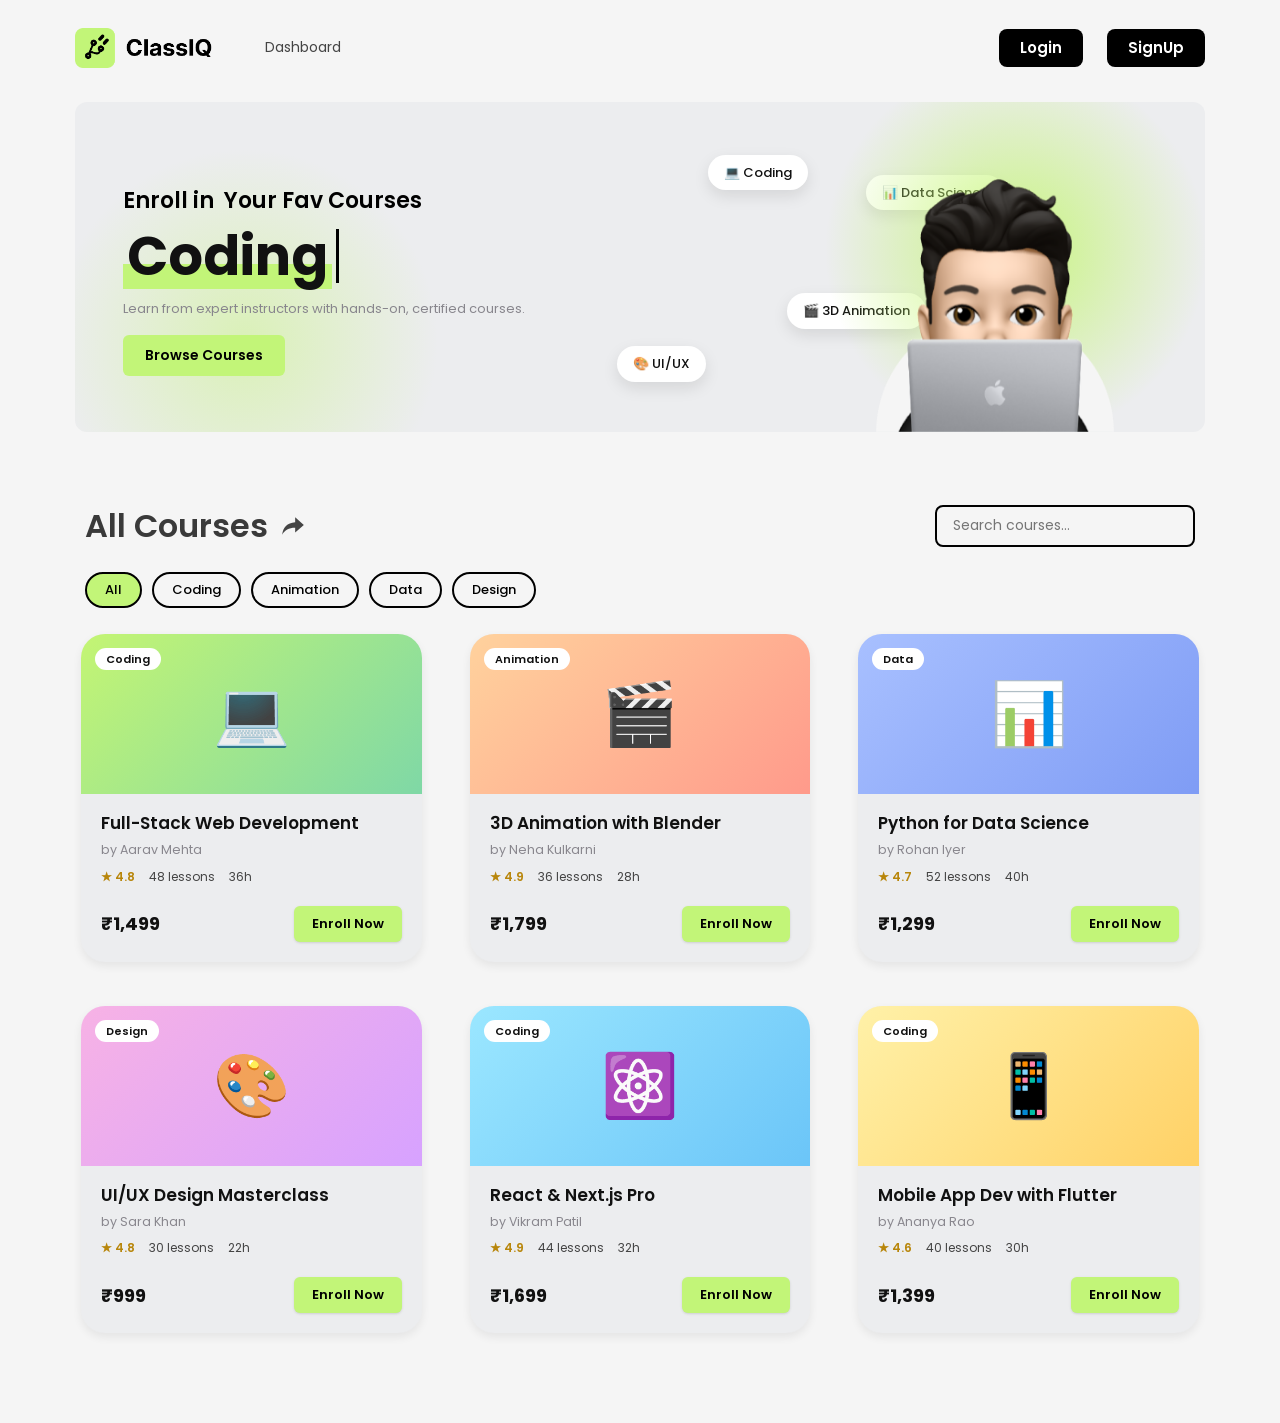
==== dashboard.html @ d876b80f "Initial commit" ====
<!DOCTYPE html>
<html lang="en">
<head>
  <meta charset="UTF-8">
  <meta name="viewport" content="width=device-width, initial-scale=1.0">
  <title>Dashboard - ClassIQ</title>
  <meta name="description" content="Online courses, interactive learning tools, all-in-one solution, flexible learning, interactive community">
  <meta name="keywords" content="ClassIQ, ClassIQ app, ClassIQ Business, ClassIQ Business app, ClassIQ Business app download, ClassIQ Business app download for android, ClassIQ Business app download for ios, ClassIQ Business app download for pc, ClassIQ Business app download for windows, ClassIQ Business app download for mac, ClassIQ Business app download for linux, Teach on ClassIQ, teaching tools, online learning, interactive learning, flexible learning, interactive community, online courses, online classes, online education, online learning platform, online learning app, online learning software, online learning tools, online learning resources, online learning management system, online learning management software">
  <meta name="author" content="ClassIQ Business">
  <link rel="preconnect" href="https://fonts.googleapis.com">
  <link href="https://fonts.googleapis.com/css2?family=Poppins:wght@300;400;500;600;700&display=swap" rel="stylesheet">
  <link rel="stylesheet" href="css/style.css">
  <link rel="stylesheet" href="css/dashboard.css">
</head>
<body>
<!-- Header -->
<header class="site-header">
  <div class="container nav">
    <div class="nav-left">
      <a href="index.html" class="brand">
        <span class="brand-icon">
            <img src="assets/logo-CSs2XfzI.png" alt="ClassIQ - Empower Your Learning Journey" data-fallback>
          </span>
      </a>
      <a href="dashboard.html" class="nav-link">Dashboard</a>
    </div>
    <div class="nav-right" id="navRight">
      <a href="login.html" class="btn btn-dark">Login</a>
      <a href="signup.html" class="btn btn-dark">SignUp</a>
    </div>
  </div>
</header>
<!-- Header End -->

<main class="container">
  <!-- Banner -->
  <section class="banner">
    <div class="banner-text">
      <p class="welcome" id="welcome"></p>
      <h2>Enroll in&nbsp; Your Fav Courses</h2>
      <div class="typed-line" aria-live="polite">
        <span class="typed" id="typed"></span><span class="caret"></span>
      </div>
      <p class="banner-sub">Learn from expert instructors with hands-on, certified courses.</p>
      <a href="#courses" class="btn btn-lime banner-btn">Browse Courses</a>
    </div>

    <div class="chips" aria-hidden="true">
      <span class="chip c1">💻 Coding</span>
      <span class="chip c2">🎬 3D Animation</span>
      <span class="chip c3">🎨 UI/UX</span>
      <span class="chip c4">📊 Data Science</span>
    </div>

    <div class="banner-art">
      <img src="assets/avatar-with-laptop.png" alt="Student with a laptop" data-fallback>
    </div>
  </section>
  <!-- Banner End -->

  <!-- Courses -->
  <section class="all-courses" id="courses">
    <div class="courses-head">
      <h2>All Courses
        <svg width="26" height="26" viewBox="0 0 24 24" fill="#444"><path d="M14 4l8 7-8 7v-4.500C8 13.500 4.500 15.500 2 20c.8-6.500 4.500-11 12-11.500z"/></svg>
      </h2>
      <div class="tools">
        <input type="search" id="search" placeholder="Search courses…" aria-label="Search courses">
      </div>
    </div>

    <div class="filters" id="filters" role="tablist"></div>
    <div class="grid" id="grid"></div>
    <p class="empty" id="empty" hidden>No courses found. Try a different search.</p>
  </section>
    <!-- Courses End -->

</main>

<div class="toast" id="toast"></div>
<script src="js/script.js"></script>
<script src="js/dashboard.js"></script>
</body>
</html>
---- css/style.css ----
:root {
  --bg: #f5f5f5;
  --card: #ecedef;
  --lime: #c2f578;
  --ink: #000;
  --muted: #88868d;
  --error: #d93025;
  --tw-text-opacity: 1;
}
* {
  box-sizing: border-box;
  margin: 0;
  padding: 0;
}
*::selection {
    --tw-bg-opacity: 1;
    background-color: rgb(194 245 120 / var(--tw-bg-opacity));
    color: rgb(0 0 0 / var(--tw-text-opacity));
}
html {
  scroll-behavior: smooth;
}
body {
  font-family: "Poppins", sans-serif;
  background: var(--bg);
  color: #111;
  line-height: 1.5;
  overflow-x: hidden;
}
a {
  color: inherit;
  text-decoration: none;
}
img {
  max-width: 100%;
  display: block;
}
.container {
  width: min(1130px, 100% - 64px);
  margin-inline: auto;
}

/* ---------- Header ---------- */
.site-header {
  padding: 28px 0;
}
.nav {
  display: flex;
  align-items: center;
  justify-content: space-between;
}
.nav-left {
  display: flex;
  align-items: center;
  gap: 52px;
}
.brand {
  display: flex;
  align-items: center;
  gap: 12px;
  font-weight: 600;
  font-size: 22px;
  width: 137.95px;
}
.brand-icon {
  display: grid;
  place-items: center;
}
.nav-link {
  font-size: 14px;
  color: #444;
}
.nav-link:hover {
  color: #000;
}
.nav-right {
  display: flex;
  gap: 24px;
}
.btn {
  display: inline-flex;
  align-items: center;
  justify-content: center;
  gap: 10px;
  border: 0;
  cursor: pointer;
  font-family: inherit;
  font-weight: 600;
  transition: transform 0.15s, box-shadow 0.15s, filter 0.15s;
}
.btn:hover {
  transform: translateY(-2px);
  filter: brightness(0.97);
}
.btn-dark {
  background: #000;
  color: #fff;
  border-radius: 8px;
  padding: 8px 21px;
  font-size: 15px;
}
.btn-lime {
  background: var(--lime);
  color: #000;
  border-radius: 6px;
}

/* ---------- Hero ---------- */
.hero {
  position: relative;
  display: grid;
  grid-template-columns: 1.1fr 0.9fr;
  align-items: center;
  min-height: 620px;
}
.hero h1 {
  font-size: clamp(38px, 5vw, 3.75rem);
  font-weight: 300;
  line-height: 1.25;
  color: #0b0b0b;
}
.hero h1 strong {
  font-weight: 700;
  position: relative;
  display: inline-block;
}
.hero h1 strong .highlight-underline {
    width: 232.13px;
    position: absolute;
    bottom: -4px;
}
.hero h1 strong svg {
  position: absolute;
  left: 0;
  bottom: -6px;
  width: 100%;
  height: 12px;
}
.hero p {
    font-size: .875rem;
    line-height: 1.25rem;
  color: var(--muted);
  max-width: 540px;
  margin: 26px 0 24px;
}
.explore-cources{
  padding-top: .625rem;
  padding-bottom: .625rem;
  padding-left: .75rem;
  padding-right: .75rem;
  font-size: .875rem;
  line-height: 1.25rem;
}
.hero .btn-lime {
  padding-top: .625rem;
  padding-bottom: .625rem;
  padding-left: .75rem;
  padding-right: .75rem;
}
.hero-art {
  position: relative;
  justify-self: end;
  max-width: 470px;
  margin-right: calc(-1 * min(100px, var(--gutter)));
}
.hero__doodle {
  position: absolute;
  z-index: 1;
  color: #222;
}
.hero-art::before {
  content: "";
  position: absolute;
  inset: 40px 0 0 0;
  background: radial-gradient(
    circle at 45% 40%,
    rgba(196, 245, 115, 0.85),
    rgba(196, 245, 115, 0) 65%
  );
  z-index: 0;
}
.hero-art img {
  position: relative;
  z-index: 1;
  height: 100%;
  object-fit: contain;
  object-position: bottom;
}
.doodle {
  position: absolute;
  z-index: 1;
  color: #222;
}
.doodle.d1 {
  left: 6%;
  top: 12%;
}
.doodle.d2 {
  right: 6%;
  top: 8%;
}

/* ---------- Trusted ---------- */
.section-title {
  text-align: center;
  font-size: 21px;
  font-weight: 400;
  letter-spacing: 0.4px;
  color: #333;
}
.section-title strong {
  font-weight: 700;
  color: #000;
}
.trusted {
  margin-top: 60px;
}
.logos {
  display: flex;
  justify-content: space-between;
  align-items: center;
  margin-top: 34px;
  opacity: 0.55;
  filter: grayscale(1);
}
.logos span {
  font-size: 38px;
  font-weight: 600;
  color: #555;
  letter-spacing: -1px;
}
.logos .l-google {
  font-weight: 500;
}
.logos .l-netflix {
  font-weight: 800;
  letter-spacing: 1px;
  font-family: "Poppins", sans-serif;
  transform: scaleY(1.15);
}
.logos .l-airbnb {
  font-size: 32px;
  font-weight: 500;
}
.logos .l-amazon {
  font-size: 36px;
}
.logos .l-fb {
  font-weight: 700;
  letter-spacing: -2px;
}

/* ---------- Courses ---------- */
.courses {
  margin-top: 100px;
}
.course-grid {
  display: grid;
  grid-template-columns: repeat(3, 1fr);
  gap: 72px 72px;
  margin-top: 130px;
}
.course-card {
  background: var(--card);
  border-radius: .5rem;
  height: 228px;
  display: flex;
  width: 18rem;
  flex-direction: column;
  border-style: solid;
  border-color: #e5e7eb;
  align-items: center;
  border-width: 1px;
  justify-content: center;
  gap: 12px;
  transition: transform 0.2s, box-shadow 0.2s;
}
.course-card:hover {
  transform: translateY(-6px);
  box-shadow: 0 12px 24px rgba(0, 0, 0, 0.12);
}
.course-icon {
  width: 56px;
  height: 56px;
  background: #f2f2f2;
  border-radius: 999px;
  display: grid;
  place-items: center;
}
.course-icon svg{
    font-size: 1.125rem;
    line-height: 1.75rem;
}
.course-card h3 {
  font-size: 16px;
  font-weight: 500;
  color: #222;
}
.course-card .btn {
  padding-top: .625rem;
  padding-bottom: .625rem;
  padding-left: 1rem;
  padding-right: 1rem;
  font-size: .75rem;
  line-height: 1rem;
  font-weight: 500;
  border-radius: 5px;
      box-shadow: 0 0 #000000, 0 0 #000000, 0 1px 3px 0 rgb(0 0 0 / .1), 0 1px 2px -1px rgb(0 0 0 / .1);
}

/* ---------- All in one ---------- */
.allinone {
  display: grid;
  grid-template-columns: 1fr 1fr;
  align-items: center;
  gap: 80px;
  margin-top: 190px;
}
.allinone-img {
  background: var(--card);
  border-radius: 8px 8px 0 0;
  height: 404px;
  display: flex;
  align-items: flex-end;
  justify-content: center;
  overflow: hidden;
}
.allinone-img img {
  height: 88%;
  object-fit: contain;
}
.allinone h2 {
  font-size: 28px;
  font-weight: 600;
  color: #2b2b2b;
  margin-bottom: 6px;
}
.features {
  list-style: none;
  display: grid;
  gap: 6px;
}
.features li {
  display: flex;
  align-items: center;
  gap: 10px;
  font-size: 19px;
  color: #333;
}
.join-btn {
  margin-top: 28px;
    padding-left: 1.25rem;
    padding-right: 1.25rem;
    padding-top: .625rem;
    padding-bottom: .625rem;
  font-size: 19px;
    border-radius: .5rem;
}
.f-icon {
  width: 25px;
  height: 44px;
  border-radius: 8px;
  display: grid;
  place-items: center;
}
.allinone .btn-lime {
  margin-top: 28px;
    padding-left: 1.25rem;
    padding-right: 1.25rem;
    padding-top: .625rem;
    padding-bottom: .625rem;
  font-size: 19px;
    border-radius: .5rem;
}

/* ---------- Footer ---------- */
.site-footer {
  margin-top: 300px;
  padding-bottom: 30px;
}
.footer-top {
  display: flex;
  justify-content: space-between;
  gap: 40px;
  flex-wrap: wrap;
}
.footer-left .brand {
  font-size: 18px;
}
.footer-left .brand-icon {
  width: 124px;
}
.footer-left h4 {
    font-size: .875rem;
    line-height: 1.25rem;
  font-weight: 600;
  margin-top: 14px;
}
.footer-left p {
font-size: .75rem;
line-height: 1rem;
  color: var(--muted);
  margin-top: 4px;
}

.sub-form {
  margin-top: 1.25rem;
  background: #fff;
  border-radius: 8px;
    padding: .5rem;
  display: flex;
  align-items: center;
    width: 404px;
  max-width: 100%;
}
.sub-form input {
  flex: 1;
  border: 0;
  outline: 0;
  font-family: inherit;
  font-size: .8125rem;
  padding: .5rem;
  background: transparent;
  min-width: 0;
}
.sub-form .btn {
    padding-top: .75rem;
    padding-bottom: .75rem;
        padding-left: 1rem;
    padding-right: 1rem;
    font-size: .75rem;
    line-height: 1rem;
  font-weight: 600;
  border-radius: 5px;
}
.sub-msg {
  font-size: 11px;
  margin-top: 6px;
  min-height: 16px;
}
.footer-cols {
  display: flex;
  gap: 110px;
}
.footer-cols h3 {
  font-size: 16px;
  font-weight: 600;
  margin-bottom: 10px;
}
.footer-cols a {
  display: block;
font-size: .875rem;
    line-height: 1.25rem;
  color: #333;
  margin-bottom: 10px;
}
.footer-cols a:hover {
  text-decoration: underline;
}
.footer-bottom {
  margin-top: 56px;
  padding-top: 30px;
  border-top: 1px solid #e3e3e3;
  display: flex;
  justify-content: space-between;
  align-items: center;
  font-size: 11.5px;
  color: #444;
}
.social {
  display: flex;
  gap: 12px;
}
.social a {
  width: 28px;
  height: 28px;
  background: var(--lime);
  border-radius: 3px;
  display: grid;
  place-items: center;
}

/* ---------- Auth pages ---------- */
.auth-wrap {
  display: flex;
  justify-content: center;
  padding: 140px 20px 80px;
}
.auth-card {
  background: var(--card);
  width: min(554px, 100%);
  padding: 40px 60px 40px 60px;
  border-radius: 1rem;
}
.auth-card h1 {
  text-align: center;
  font-size: 30px;
  font-weight: 600;
  margin-bottom: 40px;
}
.field {
  margin-bottom: 22px;
}
.field input {
  width: 100%;
  height: 56px;
  background: transparent;
  border: 2px solid #000;
  border-radius: 8px;
  padding: 0 20px;
  font-family: inherit;
  font-size: 20px;
  font-weight: 500;
  color: #000;
  outline: 0;
  transition: box-shadow 0.15s, border-color 0.15s;
}
.field input::placeholder {
  color: #000;
  opacity: 1;
}
.field input:focus {
  box-shadow: 0 0 0 3px rgba(196, 245, 115, 0.9);
}
.field.invalid input {
  border-color: var(--error);
}
.field .err {
  display: block;
  color: var(--error);
  font-size: 12.5px;
  margin: 5px 0 0 6px;
  min-height: 0;
}
.pw-wrap {
  position: relative;
}
.pw-toggle {
  position: absolute;
  right: 16px;
  top: 50%;
  transform: translateY(-50%);
  background: none;
  border: 0;
  cursor: pointer;
  font-size: 12px;
  font-weight: 600;
  font-family: inherit;
  color: #333;
}
.auth-card .submit {
  width: 100%;
  height: 56px;
  margin-top: 34px;
  font-size: 20px;
  font-weight: 500;
  border-radius: 8px;
}
.auth-card .switch {
  text-align: center;
  font-size: 20px;
  font-weight: 500;
  margin-top: 20px;
}
.auth-card .switch a {
  text-decoration: underline;
}
.form-msg {
  text-align: center;
  margin-top: 18px;
  font-size: 14px;
  font-weight: 500;
  min-height: 20px;
}
.ok {
  color: #2e7d32;
}
.bad {
  color: var(--error);
}

/* ---------- Toast ---------- */
.toast {
  position: fixed;
  bottom: 28px;
  left: 50%;
  transform: translate(-50%, 40px);
  background: #000;
  color: #fff;
  padding: 12px 22px;
  border-radius: 8px;
  font-size: 14px;
  opacity: 0;
  pointer-events: none;
  transition: 0.3s;
  z-index: 99;
}
.toast.show {
  opacity: 1;
  transform: translate(-50%, 0);
}

/* ---------- Animations ---------- */
@keyframes fadeUp {
  from {
    opacity: 0;
    transform: translateY(34px);
  }
  to {
    opacity: 1;
    transform: none;
  }
}
@keyframes fadeDown {
  from {
    opacity: 0;
    transform: translateY(-24px);
  }
  to {
    opacity: 1;
    transform: none;
  }
}
@keyframes slideInRight {
  from {
    opacity: 0;
    transform: translateX(70px) scale(0.96);
  }
  to {
    opacity: 1;
    transform: none;
  }
}
@keyframes floatY {
  0%,
  100% {
    transform: translateY(0);
  }
  50% {
    transform: translateY(-14px);
  }
}
@keyframes glowPulse {
  0%,
  100% {
    opacity: 0.75;
    transform: scale(1);
  }
  50% {
    opacity: 1;
    transform: scale(1.07);
  }
}
@keyframes drawLine {
  to {
    stroke-dashoffset: 0;
  }
}
@keyframes wiggle {
  0%,
  100% {
    transform: rotate(-8deg);
  }
  50% {
    transform: rotate(10deg) translateY(-4px);
  }
}
@keyframes popIn {
  0% {
    opacity: 0;
    transform: scale(0.85);
  }
  70% {
    transform: scale(1.04);
  }
  100% {
    opacity: 1;
    transform: scale(1);
  }
}
@keyframes shake {
  0%,
  100% {
    transform: translateX(0);
  }
  20% {
    transform: translateX(-7px);
  }
  40% {
    transform: translateX(7px);
  }
  60% {
    transform: translateX(-5px);
  }
  80% {
    transform: translateX(5px);
  }
}
@keyframes blobMove {
  0%,
  100% {
    transform: translate(0, 0) scale(1);
  }
  50% {
    transform: translate(40px, -30px) scale(1.15);
  }
}
@keyframes shine {
  from {
    background-position: -200% 0;
  }
  to {
    background-position: 200% 0;
  }
}

/* page load: home */
.site-header {
  animation: fadeDown 0.7s ease both;
}
.hero h1 {
  animation: fadeUp 0.8s 0.15s ease both;
}
.hero p {
  animation: fadeUp 0.8s 0.35s ease both;
}
.hero-art img {
  animation: slideInRight 1s 0.3s ease both,
    floatY 4.5s 1.4s ease-in-out infinite;
}
.hero-art::before {
  animation: glowPulse 5s ease-in-out infinite;
}
.doodle.d1 {
  animation: wiggle 3.5s ease-in-out infinite;
  transform-origin: center;
}
.doodle.d2 {
  animation: wiggle 4.2s 0.5s ease-in-out infinite;
  transform-origin: center;
}
.hero h1 strong svg path {
  stroke-dasharray: 300;
  stroke-dashoffset: 300;
  animation: drawLine 1s 1.1s ease forwards;
}
.hero .btn-lime,
.allinone .btn-lime {
  background-image: linear-gradient(
    110deg,
    transparent 35%,
    rgba(255, 255, 255, 0.55) 50%,
    transparent 65%
  );
  background-size: 300% 100%;
  background-repeat: no-repeat;
}
.hero .btn-lime:hover,
.allinone .btn-lime:hover {
  animation: shine 0.9s ease;
}
.btn-dark:hover {
  box-shadow: 0 6px 14px rgba(0, 0, 0, 0.25);
}
.brand-icon {
  transition: transform 0.3s;
}
.logos span {
  transition: transform 0.25s, opacity 0.25s;
}
.logos .object-cover:hover {
  transform: translateY(-4px) scale(1.05);
}
.social a {
  transition: transform 0.2s;
}
.social a:hover {
  transform: translateY(-3px) rotate(6deg);
}

/* scroll reveal (class added by script.js) */
.reveal {
  opacity: 0;
}
.reveal.in-view {
  opacity: 1;
  animation: fadeUp 0.8s var(--d, 0s) ease backwards;
}

/* auth pages */
.auth-wrap {
  position: relative;
  overflow: hidden;
}
.loginpage .auth-wrap::before,
.loginpage .auth-wrap::after {
  display: none;
}
.auth-wrap::before,
.auth-wrap::after {
  content: "";
  position: absolute;
  border-radius: 50%;
  filter: blur(70px);
  background: var(--lime);
  opacity: 0.45;
  z-index: 0;
  pointer-events: none;
  animation: blobMove 9s ease-in-out infinite;
}
.auth-wrap::before {
  width: 300px;
  height: 300px;
  left: 12%;
  top: 18%;
}
.auth-wrap::after {
  width: 240px;
  height: 240px;
  right: 12%;
  bottom: 8%;
  animation-delay: -4s;
}
.auth-card {
  position: relative;
  z-index: 1;
  animation: popIn 0.7s ease both;
}
.auth-card > * {
  animation: fadeUp 0.6s ease backwards;
}
.auth-card > *:nth-child(1) {
  animation-delay: 0.25s;
}
.auth-card > *:nth-child(2) {
  animation-delay: 0.33s;
}
.auth-card > *:nth-child(3) {
  animation-delay: 0.41s;
}
.auth-card > *:nth-child(4) {
  animation-delay: 0.49s;
}
.auth-card > *:nth-child(5) {
  animation-delay: 0.57s;
}
.auth-card > *:nth-child(6) {
  animation-delay: 0.65s;
}
.auth-card > *:nth-child(7) {
  animation-delay: 0.73s;
}
.field.shake input {
  animation: shake 0.4s;
}
.field .err:not(:empty) {
  animation: fadeUp 0.3s ease;
}
.form-msg:not(:empty) {
  animation: popIn 0.4s ease;
}
.auth-card .submit:active {
  transform: scale(0.98);
}
.auth-card .switch a {
  transition: letter-spacing 0.2s;
}
.auth-card .switch a:hover {
  letter-spacing: 0.6px;
}
.sub-msg.is-error {
  display: block;
  color: var(--error);
  font-size: 12.5px;
  margin: 5px 0 0 6px;
  min-height: 0;
}
.hero__doodle--curl {
  left: 0px;
  top: 10px;
  width: 38px;
}
.hero__doodle--sprig {
  right: 90px;
  top: -2px;
  width: 30px;
}

@media (prefers-reduced-motion: reduce) {
  *,
  *::before,
  *::after {
    animation: none !important;
    transition: none !important;
  }
  .reveal {
    opacity: 1;
  }
}

/* ---------- Responsive ---------- */
@media (max-width: 900px) {
  .hero,
  .allinone {
    grid-template-columns: 1fr;
  }
  .hero-art {
    height: 420px;
  }
  .course-grid {
    grid-template-columns: 1fr;
    gap: 28px;
    margin-top: 50px;
    justify-items: center;
  }
  .logos {
    flex-wrap: wrap;
    gap: 20px;
    justify-content: center;
  }
  .logos span {
    font-size: 26px;
  }
  .footer-cols {
    gap: 50px;
  }
  .allinone {
    margin-top: 80px;
    gap: 30px;
  }
  .site-footer {
    margin-top: 120px;
  }
  .nav-left {
    gap: 24px;
  }
  .nav-right {
    gap: 10px;
  }
  .auth-wrap {
    padding-top: 70px;
  }
  .auth-card {
    padding: 44px 24px;
  }
  .auth-card .switch {
    font-size: 16px;
  }
}
---- css/dashboard.css ----
/* ClassIQ dashboard (uses variables and keyframes from style.css) */

/* ---------- Banner ---------- */
.banner {
  position: relative;
  background: var(--card);
  border-radius: 12px;
  height: 330px;
  margin-top: 6px;
  overflow: hidden;
  display: flex;
  align-items: center;
  padding: 0 48px;
  animation: fadeUp 0.8s 0.1s ease both;
}
.banner::before {
  content: "";
  position: absolute;
  left: -40px;
  bottom: -120px;
  width: 420px;
  height: 420px;
  border-radius: 50%;
  background: radial-gradient(
    circle,
    rgba(196, 245, 115, 0.45),
    rgba(196, 245, 115, 0) 65%
  );
  animation: glowPulse 6s ease-in-out infinite;
}
.banner-text {
  position: relative;
  z-index: 2;
  max-width: 560px;
}
.welcome {
  font-size: 13px;
  color: #555;
  font-weight: 500;
  margin-bottom: 6px;
  min-height: 20px;
}
.banner h2 {
  font-size: 22px;
  font-weight: 600;
  color: #000;
}
.typed-line {
  margin: 6px 0 10px;
  font-size: clamp(34px, 5vw, 54px);
  font-weight: 700;
  line-height: 1.2;
  min-height: 66px;
  display: flex;
  align-items: center;
  flex-wrap: wrap;
}
.typed {
  background: linear-gradient(transparent 62%, var(--lime) 62%);
  padding: 0 4px;
}
.caret {
  display: inline-block;
  width: 3px;
  height: 1em;
  background: #000;
  margin-left: 4px;
  animation: blink 0.8s steps(1) infinite;
}
@keyframes blink {
  50% {
    opacity: 0;
  }
}
.banner-sub {
  font-size: 13px;
  color: var(--muted);
  margin-bottom: 16px;
}
.banner-btn {
  padding: 10px 22px;
  font-size: 14px;
}

.banner-art {
  position: absolute;
  right: 0;
  bottom: 0;
  height: 100%;
  width: 420px;
  display: flex;
  justify-content: center;
  align-items: flex-end;
  z-index: 1;
}
.banner-art::before {
  content: "";
  position: absolute;
  inset: 0;
  background: radial-gradient(
    circle at 55% 45%,
    rgba(196, 245, 115, 0.9),
    rgba(196, 245, 115, 0) 65%
  );
  animation: glowPulse 5s ease-in-out infinite;
}
.banner-art img {
  position: relative;
  height: 82%;
  object-fit: contain;
  animation: slideInRight 1s 0.3s ease both,
    floatY 4.5s 1.4s ease-in-out infinite;
}

/* floating course chips */
.chips {
  position: absolute;
  inset: 0;
  z-index: 1;
  pointer-events: none;
}
.chip {
  position: absolute;
  background: #fff;
  border-radius: 30px;
  padding: 8px 16px;
  font-size: 13px;
  font-weight: 500;
  box-shadow: 0 6px 16px rgba(0, 0, 0, 0.1);
  animation: floatY 4s ease-in-out infinite, fadeIn 0.8s ease both;
  white-space: nowrap;
}
@keyframes fadeIn {
  from {
    opacity: 0;
  }
  to {
    opacity: 1;
  }
}
.chip.c1 {
  left: 56%;
  top: 16%;
  animation-delay: 0s, 0.6s;
}
.chip.c2 {
  left: 63%;
  top: 58%;
  animation-delay: -1.2s, 0.9s;
}
.chip.c3 {
  left: 48%;
  top: 74%;
  animation-delay: -2.2s, 1.2s;
}
.chip.c4 {
  left: 70%;
  top: 22%;
  animation-delay: -3s, 1.5s;
}

/* ---------- Courses ---------- */
.all-courses {
  margin-top: 70px;
  scroll-margin-top: 20px;
}
.courses-head {
  display: flex;
  justify-content: space-between;
  align-items: center;
  gap: 20px;
  flex-wrap: wrap;
  padding: 0 10px;
}
.courses-head h2 {
  display: flex;
  align-items: center;
  gap: 12px;
  font-size: 32px;
  font-weight: 600;
  color: #3a3a3a;
}
.tools input {
  height: 42px;
  width: 260px;
  max-width: 100%;
  border: 2px solid #000;
  border-radius: 8px;
  background: transparent;
  padding: 0 16px;
  font-family: inherit;
  font-size: 14px;
  outline: 0;
  transition: box-shadow 0.15s;
}
.tools input:focus {
  box-shadow: 0 0 0 3px rgba(196, 245, 115, 0.9);
}
.filters {
  display: flex;
  gap: 10px;
  flex-wrap: wrap;
  margin: 22px 10px 8px;
}
.filter {
  border: 2px solid #000;
  background: transparent;
  border-radius: 30px;
  padding: 6px 18px;
  font-family: inherit;
  font-size: 13px;
  font-weight: 500;
  cursor: pointer;
  transition: background 0.2s, transform 0.2s;
}
.filter:hover {
  transform: translateY(-2px);
}
.filter.active {
  background: var(--lime);
}

.grid {
  display: grid;
  grid-template-columns: repeat(3, 1fr);
  gap: 44px 48px;
  margin-top: 26px;
  padding: 0 6px 90px;
}
.dash-card {
  background: var(--card);
  border-radius: 24px;
  overflow: hidden;
  display: flex;
  flex-direction: column;
  box-shadow: 0 4px 10px rgba(0, 0, 0, 0.07);
  transition: transform 0.25s, box-shadow 0.25s;
  animation: fadeUp 0.6s var(--d, 0s) ease backwards;
}
.dash-card:hover {
  transform: translateY(-8px);
  box-shadow: 0 16px 30px rgba(0, 0, 0, 0.13);
}
.thumb {
  height: 160px;
  display: grid;
  place-items: center;
  font-size: 62px;
  position: relative;
  overflow: hidden;
}
.thumb span {
  display: block;
  transition: transform 0.4s;
}
.dash-card:hover .thumb span {
  transform: scale(1.18) rotate(-6deg);
}
.thumb::after {
  content: "";
  position: absolute;
  inset: 0;
  background: linear-gradient(
    110deg,
    transparent 35%,
    rgba(255, 255, 255, 0.4) 50%,
    transparent 65%
  );
  transform: translateX(-120%);
}
.dash-card:hover .thumb::after {
  transform: translateX(120%);
  transition: transform 0.8s;
}
.tag {
  position: absolute;
  left: 14px;
  top: 14px;
  background: #fff;
  font-size: 11px;
  font-weight: 600;
  padding: 3px 11px;
  border-radius: 20px;
}
.info {
  padding: 18px 20px 20px;
  display: flex;
  flex-direction: column;
  gap: 6px;
  flex: 1;
}
.info h3 {
  font-size: 17px;
  font-weight: 600;
  line-height: 1.35;
}
.by {
  font-size: 12.5px;
  color: var(--muted);
}
.meta {
  display: flex;
  gap: 14px;
  font-size: 12px;
  color: #444;
  margin-top: 2px;
  flex-wrap: wrap;
}
.rating {
  color: #b8860b;
  font-weight: 600;
}
.foot {
  display: flex;
  justify-content: space-between;
  align-items: center;
  margin-top: auto;
  padding-top: 14px;
}
.price {
  font-size: 18px;
  font-weight: 700;
}
.enroll {
  padding: 8px 18px;
  font-size: 13px;
  border-radius: 6px;
  box-shadow: 0 0 #000000, 0 0 #000000, 0 1px 3px 0 rgb(0 0 0 / .1), 0 1px 2px -1px rgb(0 0 0 / .1);
}
.enroll.done {
  background: #000;
  color: var(--lime);
}
.empty {
  text-align: center;
  color: var(--muted);
  padding: 50px 0 100px;
}

/* nav user chip */
.user-chip {
  display: flex;
  align-items: center;
  gap: 10px;
  font-size: 14px;
  font-weight: 500;
}
.avatar-dot {
  width: 36px;
  height: 36px;
  border-radius: 50%;
  background: var(--lime);
  display: grid;
  place-items: center;
  font-weight: 700;
}

@media (max-width: 900px) {
  .banner {
    height: auto;
    min-height: 340px;
    padding: 30px 24px 150px;
    align-items: flex-start;
  }
  .banner-art {
    width: 260px;
    height: 150px;
    right: 0;
  }
  .chips {
    display: none;
  }
  .grid {
    grid-template-columns: 1fr;
    gap: 26px;
  }
  .courses-head h2 {
    font-size: 26px;
  }
  .user-chip .uname {
    display: none;
  }
}
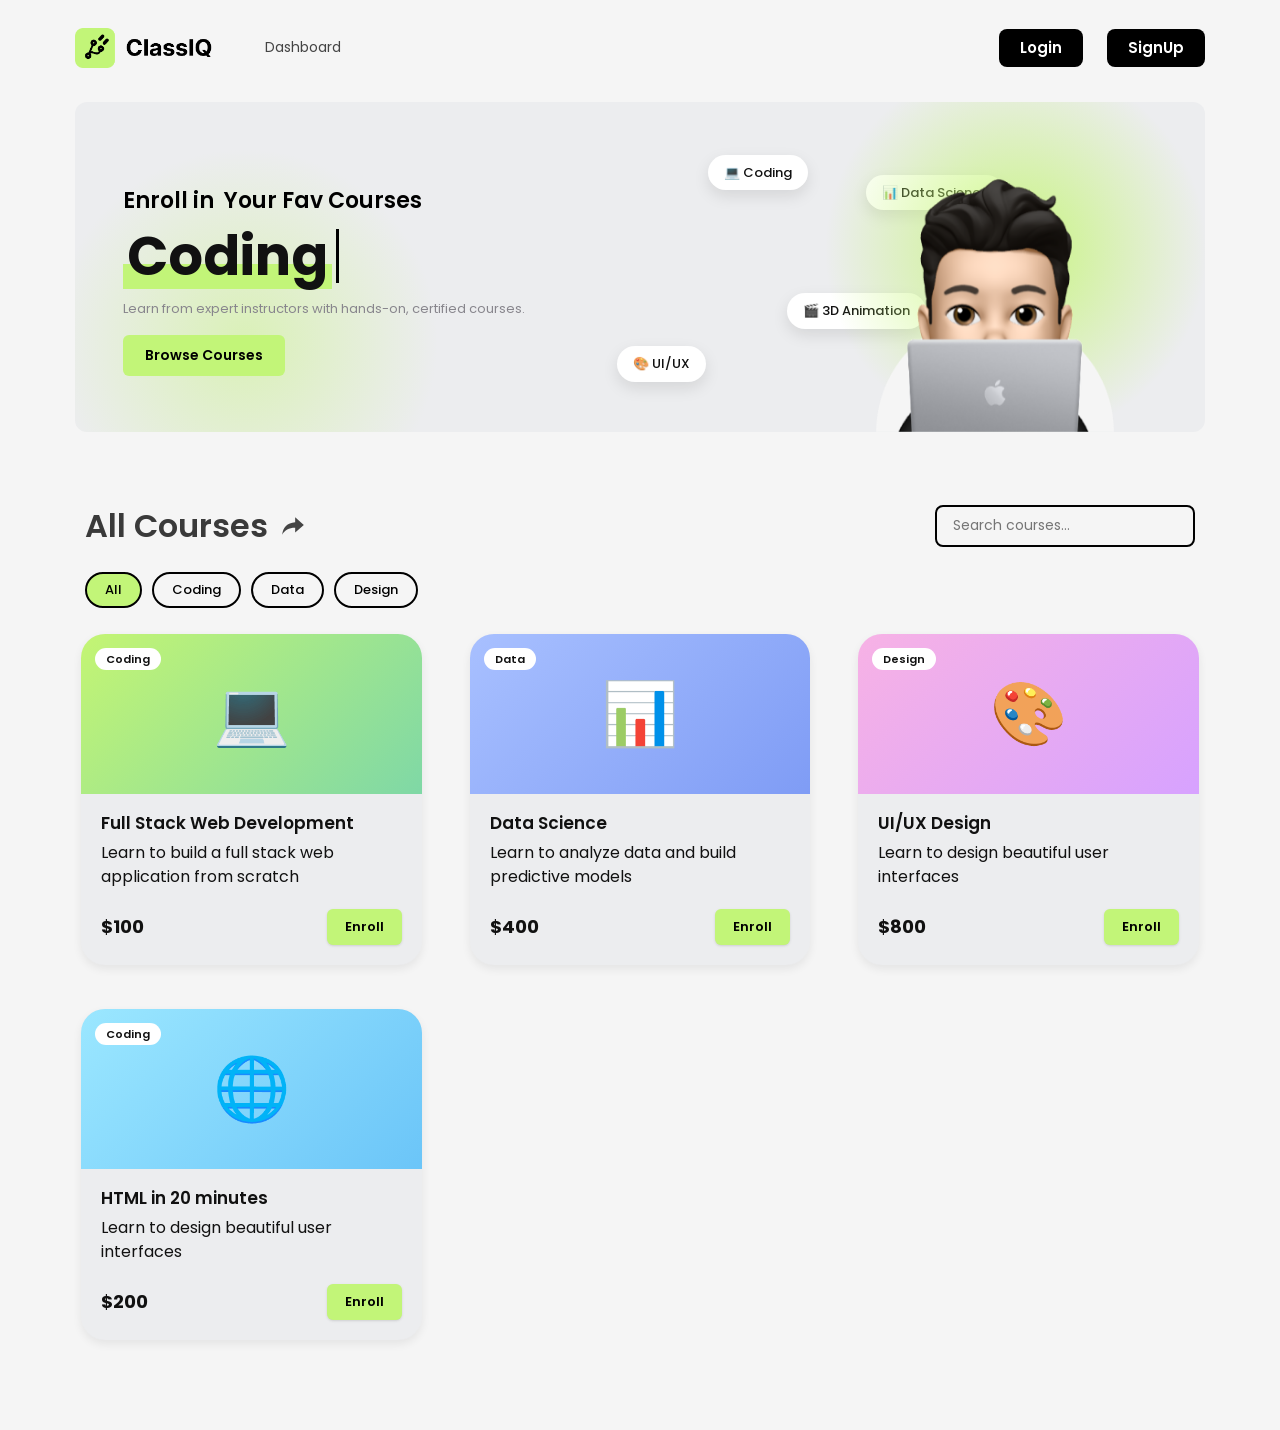
==== commit 0a6dcced: "new changes aper requirement" ====
--- a/dashboard.html
+++ b/dashboard.html
@@ -4,6 +4,7 @@
   <meta charset="UTF-8">
   <meta name="viewport" content="width=device-width, initial-scale=1.0">
   <title>Dashboard - ClassIQ</title>
+  <link rel="icon" type="image/svg+xml" href="/assets/m-logo-6JdjZV3d.svg">
   <meta name="description" content="Online courses, interactive learning tools, all-in-one solution, flexible learning, interactive community">
   <meta name="keywords" content="ClassIQ, ClassIQ app, ClassIQ Business, ClassIQ Business app, ClassIQ Business app download, ClassIQ Business app download for android, ClassIQ Business app download for ios, ClassIQ Business app download for pc, ClassIQ Business app download for windows, ClassIQ Business app download for mac, ClassIQ Business app download for linux, Teach on ClassIQ, teaching tools, online learning, interactive learning, flexible learning, interactive community, online courses, online classes, online education, online learning platform, online learning app, online learning software, online learning tools, online learning resources, online learning management system, online learning management software">
   <meta name="author" content="ClassIQ Business">
@@ -17,19 +18,22 @@
 <header class="site-header">
   <div class="container nav">
     <div class="nav-left">
-      <a href="index.html" class="brand">
+      <a href="./index.html" class="brand">
         <span class="brand-icon">
-            <img src="assets/logo-CSs2XfzI.png" alt="ClassIQ - Empower Your Learning Journey" data-fallback>
-          </span>
+          <img src="./assets/logo-CSs2XfzI.png" alt="ClassIQ - Empower Your Learning Journey" data-fallback>
+        </span>
       </a>
-      <a href="dashboard.html" class="nav-link">Dashboard</a>
+      <a href="./dashboard.html" class="nav-link">Dashboard</a>
     </div>
-    <div class="nav-right" id="navRight">
-      <a href="login.html" class="btn btn-dark">Login</a>
-      <a href="signup.html" class="btn btn-dark">SignUp</a>
+    <span style="font-size:30px;cursor:pointer" class="mobile-hamburger" onclick="openNav()">☰</span>
+    <div class="nav-right sidenav" id="mySidenav">
+      <a href="javascript:void(0)" class="closebtn" onclick="closeNav()">&times;</a>
+      <a href="./login.html" class="btn btn-dark">Login</a>
+      <a href="./signup.html" class="btn btn-dark">SignUp</a>
     </div>
   </div>
 </header>
+
 <!-- Header End -->
 
 <main class="container">
@@ -78,7 +82,7 @@
 </main>
 
 <div class="toast" id="toast"></div>
-<script src="js/script.js"></script>
+<script src="js/main.js"></script>
 <script src="js/dashboard.js"></script>
 </body>
 </html>
--- a/css/style.css
+++ b/css/style.css
@@ -43,6 +43,8 @@
 /* ---------- Header ---------- */
 .site-header {
   padding: 28px 0;
+  position: relative;
+  z-index: 100000;
 }
 .nav {
   display: flex;
@@ -92,6 +94,7 @@
   transform: translateY(-2px);
   filter: brightness(0.97);
 }
+
 .btn-dark {
   background: #000;
   color: #fff;
@@ -885,7 +888,12 @@
   top: -2px;
   width: 30px;
 }
-
+.closebtn{
+  display: none;
+}
+.mobile-hamburger{
+  display: none;
+}
 @media (prefers-reduced-motion: reduce) {
   *,
   *::before,
@@ -946,4 +954,53 @@
   .auth-card .switch {
     font-size: 16px;
   }
-}
+.sidenav {
+  position: fixed;
+  top: 0;
+  right: 0;
+  height: 100vh;
+  height: 100dvh;
+  width: 0;
+  z-index: 9999;
+  display: block;
+  background-color: #fff;
+  overflow-x: hidden;
+  transition: width 0.35s ease;
+  padding-top: 60px;
+  box-shadow: -4px 0 16px rgba(0, 0, 0, 0.12);
+}
+
+.sidenav a {
+  padding: 8px 8px 8px 32px;
+  text-decoration: none;
+font-size: 18px;
+  color: #818181;
+  display: block;
+  transition: 0.3s;
+}
+
+.sidenav a:hover {
+  color: #aaa7a7;
+}
+
+.sidenav .closebtn {
+  position: absolute;
+  color: var(--ink);
+  top: 0;
+  right: 25px;
+  font-size: 36px;
+  margin-left: 50px;
+}
+.nav-right.sidenav .btn-dark{
+  background: none;
+}
+.closebtn{
+  display: block;
+}
+.mobile-hamburger{
+  display: block;
+}
+.nav-right.sidenav .btn-dark:hover {
+    box-shadow: none;
+}
+}
